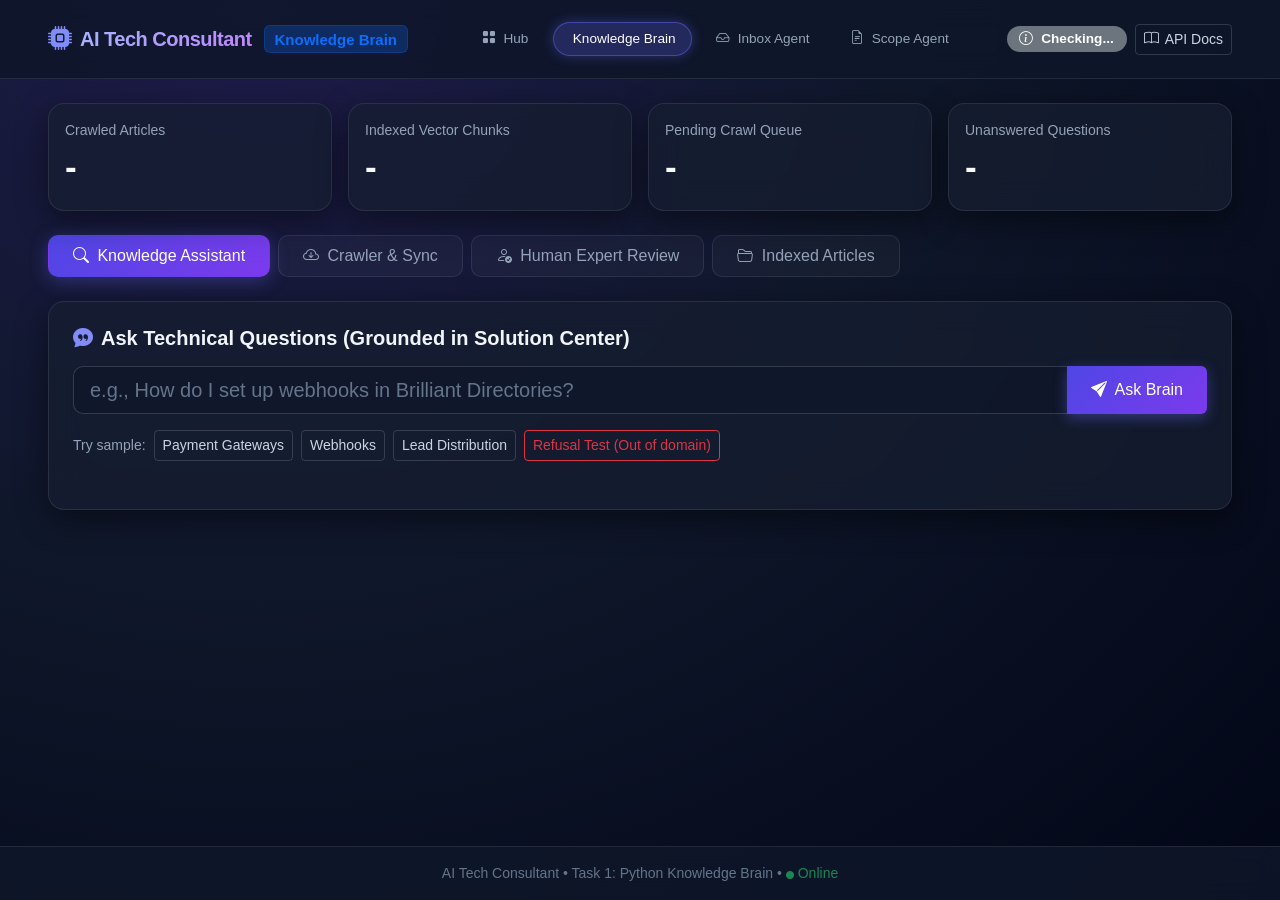
==== task1_knowledge_brain/app/templates/index.html @ 88c0f953 "fix(crawler): concurrent batch crawling, incremental vector sync, and timeout prevention" ====
<!DOCTYPE html>
<html lang="en">
<head>
    <meta charset="UTF-8">
    <meta name="viewport" content="width=device-width, initial-scale=1.0">
    <title>AI Tech Consultant — Knowledge Brain</title>
    <link href="https://cdn.jsdelivr.net/npm/bootstrap@5.3.3/dist/css/bootstrap.min.css" rel="stylesheet">
    <link rel="stylesheet" href="https://cdn.jsdelivr.net/npm/bootstrap-icons@1.11.3/font/bootstrap-icons.min.css">
    <style>
        :root {
            --bg-base: #090d16;
            --bg-card: rgba(22, 30, 49, 0.75);
            --border-glass: rgba(255, 255, 255, 0.09);
            --accent-primary: #6366f1;
            --accent-glow: rgba(99, 102, 241, 0.35);
        }
        body {
            background: radial-gradient(ellipse at 20% 0%, #1e1b4b 0%, #0f172a 45%, #020617 100%);
            background-attachment: fixed;
            color: #f1f5f9;
            font-family: -apple-system, BlinkMacSystemFont, "Segoe UI", Roboto, "Helvetica Neue", Arial, sans-serif;
            min-height: 100vh;
        }
        .navbar {
            background: rgba(15, 23, 42, 0.85) !important;
            backdrop-filter: blur(16px);
            -webkit-backdrop-filter: blur(16px);
            border-bottom: 1px solid var(--border-glass);
        }
        .brand-gradient {
            background: linear-gradient(135deg, #a5b4fc 0%, #c084fc 100%);
            -webkit-background-clip: text;
            -webkit-text-fill-color: transparent;
            font-weight: 800;
            letter-spacing: -0.5px;
            font-size: 1.25rem;
        }
        .nav-service-pill {
            color: #94a3b8;
            font-size: 0.85rem;
            padding: 0.35rem 0.95rem;
            border-radius: 9999px;
            text-decoration: none;
            transition: all 0.2s ease;
            border: 1px solid transparent;
        }
        .nav-service-pill:hover {
            color: #ffffff;
            background: rgba(255, 255, 255, 0.06);
            border-color: rgba(255, 255, 255, 0.12);
        }
        .nav-service-pill.active {
            color: #ffffff;
            background: rgba(99, 102, 241, 0.25);
            border-color: rgba(99, 102, 241, 0.5);
            box-shadow: 0 0 12px var(--accent-glow);
        }
        .badge-mode { font-size: 0.85rem; padding: 0.4rem 0.8rem; border-radius: 9999px; }
        .card {
            background: var(--bg-card) !important;
            backdrop-filter: blur(16px);
            -webkit-backdrop-filter: blur(16px);
            border: 1px solid var(--border-glass) !important;
            border-radius: 16px;
            box-shadow: 0 10px 32px 0 rgba(0, 0, 0, 0.45);
            color: #f1f5f9;
            transition: border-color 0.2s ease, box-shadow 0.2s ease;
        }
        .card:hover {
            border-color: rgba(99, 102, 241, 0.3) !important;
        }
        .source-card {
            border-left: 4px solid var(--accent-primary) !important;
            background: rgba(15, 23, 42, 0.7) !important;
            border: 1px solid var(--border-glass);
        }
        .citation-link { font-weight: 600; color: #818cf8; text-decoration: none; }
        .citation-link:hover { color: #a5b4fc; text-decoration: underline; }
        .stat-val {
            font-size: 2.2rem;
            font-weight: 800;
            background: linear-gradient(135deg, #ffffff 0%, #cbd5e1 100%);
            -webkit-background-clip: text;
            -webkit-text-fill-color: transparent;
        }
        .nav-pills .nav-link {
            color: #94a3b8;
            background: rgba(255, 255, 255, 0.03);
            border: 1px solid var(--border-glass);
            border-radius: 10px;
            transition: all 0.2s ease;
        }
        .nav-pills .nav-link:hover {
            color: #ffffff;
            background: rgba(255, 255, 255, 0.08);
        }
        .nav-pills .nav-link.active {
            background: linear-gradient(135deg, #4f46e5 0%, #7c3aed 100%) !important;
            color: #ffffff !important;
            border-color: transparent !important;
            box-shadow: 0 4px 18px var(--accent-glow);
        }
        .form-control, .form-select {
            background-color: rgba(15, 23, 42, 0.8) !important;
            border: 1px solid rgba(255, 255, 255, 0.14) !important;
            color: #f8fafc !important;
            border-radius: 10px;
        }
        .form-control:focus, .form-select:focus {
            background-color: rgba(15, 23, 42, 0.95) !important;
            border-color: #6366f1 !important;
            box-shadow: 0 0 0 3px rgba(99, 102, 241, 0.3) !important;
            color: #ffffff !important;
        }
        .form-control::placeholder { color: #64748b !important; }
        .btn-primary {
            background: linear-gradient(135deg, #4f46e5 0%, #7c3aed 100%) !important;
            border: none !important;
            box-shadow: 0 4px 14px rgba(99, 102, 241, 0.4);
            font-weight: 600;
        }
        .btn-primary:hover {
            box-shadow: 0 6px 20px rgba(99, 102, 241, 0.6);
            transform: translateY(-1px);
        }
        .btn-outline-secondary {
            border-color: rgba(255, 255, 255, 0.15) !important;
            color: #cbd5e1 !important;
        }
        .btn-outline-secondary:hover {
            background: rgba(255, 255, 255, 0.1) !important;
            color: #ffffff !important;
        }
        .table {
            color: #f1f5f9 !important;
            border-color: rgba(255, 255, 255, 0.08) !important;
        }
        .table thead th {
            background-color: rgba(15, 23, 42, 0.85) !important;
            color: #94a3b8 !important;
            border-bottom: 1px solid rgba(255, 255, 255, 0.12) !important;
        }
        .table-hover tbody tr:hover {
            background-color: rgba(255, 255, 255, 0.04) !important;
            color: #ffffff !important;
        }
        .text-muted { color: #94a3b8 !important; }
        .answer-box {
            background: rgba(15, 23, 42, 0.85) !important;
            border: 1px solid rgba(255, 255, 255, 0.12) !important;
            border-radius: 12px;
        }
        footer {
            background: rgba(15, 23, 42, 0.85) !important;
            backdrop-filter: blur(12px);
            border-top: 1px solid var(--border-glass) !important;
            color: #64748b !important;
        }
    </style>
</head>
<body class="d-flex flex-column min-vh-100">

    <!-- Navbar -->
    <nav class="navbar navbar-expand-lg navbar-dark py-3 sticky-top">
        <div class="container-fluid px-4 px-lg-5">
            <a class="navbar-brand d-flex align-items-center gap-2" href="#">
                <i class="bi bi-cpu-fill text-indigo fs-4" style="color: #818cf8;"></i>
                <span class="brand-gradient">AI Tech Consultant</span>
                <span class="badge bg-primary bg-opacity-25 text-primary border border-primary border-opacity-25 ms-1">Knowledge Brain</span>
            </a>

            <!-- Cross-Task Quick Nav Switcher -->
            <div class="d-none d-lg-flex align-items-center gap-2 mx-auto">
                <a href="/" class="nav-service-pill">
                    <i class="bi bi-grid-fill me-1"></i> Hub
                </a>
                <a href="/brain" class="nav-service-pill active">
                    <i class="bi bi-brain me-1"></i> Knowledge Brain
                </a>
                <a href="/inbox" class="nav-service-pill">
                    <i class="bi bi-inbox me-1"></i> Inbox Agent
                </a>
                <a href="/scope" class="nav-service-pill">
                    <i class="bi bi-file-earmark-text me-1"></i> Scope Agent
                </a>
            </div>

            <div class="d-flex align-items-center gap-2">
                <span id="providerBadge" class="badge badge-mode bg-secondary text-white">
                    <i class="bi bi-info-circle me-1"></i> Checking...
                </span>
                <a href="/docs" target="_blank" class="btn btn-outline-secondary btn-sm">
                    <i class="bi bi-book me-1"></i> API Docs
                </a>
            </div>
        </div>
    </nav>

    <!-- Main Content (Full-width responsive container-fluid) -->
    <main class="container-fluid px-4 px-lg-5 my-4 flex-grow-1">
        <!-- Top Stats Row -->
        <div class="row g-3 mb-4">
            <div class="col-md-3">
                <div class="card p-3">
                    <div class="text-muted small fw-medium">Crawled Articles</div>
                    <div id="statCrawled" class="stat-val">-</div>
                </div>
            </div>
            <div class="col-md-3">
                <div class="card p-3">
                    <div class="text-muted small fw-medium">Indexed Vector Chunks</div>
                    <div id="statChunks" class="stat-val">-</div>
                </div>
            </div>
            <div class="col-md-3">
                <div class="card p-3">
                    <div class="text-muted small fw-medium">Pending Crawl Queue</div>
                    <div id="statPending" class="stat-val">-</div>
                </div>
            </div>
            <div class="col-md-3">
                <div class="card p-3">
                    <div class="text-muted small fw-medium">Unanswered Questions</div>
                    <div id="statUnanswered" class="stat-val" style="color: #f87171;">-</div>
                </div>
            </div>
        </div>

        <!-- Navigation Tabs -->
        <ul class="nav nav-pills mb-4 gap-2" id="mainTab" role="tablist">
            <li class="nav-item" role="presentation">
                <button class="nav-link active px-4" id="query-tab" data-bs-toggle="pill" data-bs-target="#query-pane" type="button" role="tab">
                    <i class="bi bi-search me-1"></i> Knowledge Assistant
                </button>
            </li>
            <li class="nav-item" role="presentation">
                <button class="nav-link px-4" id="crawl-tab" data-bs-toggle="pill" data-bs-target="#crawl-pane" type="button" role="tab">
                    <i class="bi bi-cloud-arrow-down me-1"></i> Crawler & Sync
                </button>
            </li>
            <li class="nav-item" role="presentation">
                <button class="nav-link px-4" id="expert-tab" data-bs-toggle="pill" data-bs-target="#expert-pane" type="button" role="tab">
                    <i class="bi bi-person-check me-1"></i> Human Expert Review
                </button>
            </li>
            <li class="nav-item" role="presentation">
                <button class="nav-link px-4" id="articles-tab" data-bs-toggle="pill" data-bs-target="#articles-pane" type="button" role="tab">
                    <i class="bi bi-folder2-open me-1"></i> Indexed Articles
                </button>
            </li>
        </ul>

        <!-- Tab Panes -->
        <div class="tab-content" id="mainTabContent">
            <!-- 1. Query Pane -->
            <div class="tab-pane fade show active" id="query-pane" role="tabpanel">
                <div class="card p-4">
                    <h5 class="card-title fw-bold mb-3"><i class="bi bi-chat-quote-fill me-2 text-indigo" style="color: #818cf8;"></i>Ask Technical Questions (Grounded in Solution Center)</h5>
                    <div class="input-group mb-3">
                        <input type="text" id="questionInput" class="form-control form-control-lg" placeholder="e.g., How do I set up webhooks in Brilliant Directories?" />
                        <button id="askBtn" class="btn btn-primary px-4 fw-medium" onclick="submitQuestion()">
                            <i class="bi bi-send-fill me-1"></i> Ask Brain
                        </button>
                    </div>

                    <!-- Sample Queries -->
                    <div class="d-flex flex-wrap gap-2 mb-4 align-items-center">
                        <span class="small text-muted">Try sample:</span>
                        <button class="btn btn-sm btn-outline-secondary" onclick="setQuery('How to configure payment gateways for member signups?')">Payment Gateways</button>
                        <button class="btn btn-sm btn-outline-secondary" onclick="setQuery('How to set up webhooks for real-time notifications?')">Webhooks</button>
                        <button class="btn btn-sm btn-outline-secondary" onclick="setQuery('How does the lead distribution system work?')">Lead Distribution</button>
                        <button class="btn btn-sm btn-outline-danger" onclick="setQuery('Can Brilliant Directories run quantum blockchain smart contracts?')">Refusal Test (Out of domain)</button>
                    </div>

                    <!-- Loading Spinner -->
                    <div id="loadingIndicator" class="text-center py-4 d-none">
                        <div class="spinner-border text-primary" role="status"></div>
                        <p class="mt-2 text-muted">Retrieving verified documentation and formulating grounded response...</p>
                    </div>

                    <!-- Answer Container -->
                    <div id="answerContainer" class="d-none">
                        <div class="p-4 answer-box mb-3">
                            <div class="d-flex justify-content-between align-items-center mb-2">
                                <span id="answerStatusBadge" class="badge bg-success">Grounded Answer</span>
                                <span id="modelInfoBadge" class="small text-muted"></span>
                            </div>
                            <div id="answerText" class="lead fs-6 mb-3 text-light" style="white-space: pre-wrap;"></div>

                            <div class="row g-2 small text-muted border-top border-secondary border-opacity-25 pt-2">
                                <div class="col-sm-4">Confidence: <span id="answerConfidence" class="fw-bold text-light">-</span></div>
                                <div class="col-sm-4">Latency: <span id="answerLatency" class="fw-bold text-light">-</span></div>
                                <div class="col-sm-4">Tokens: <span id="answerTokens" class="fw-bold text-light">-</span></div>
                            </div>
                        </div>

                        <!-- Sources Section -->
                        <div id="sourcesContainer" class="mt-4">
                            <h6 class="fw-bold text-light mb-3"><i class="bi bi-bookmark-check-fill text-indigo me-1" style="color: #818cf8;"></i>Cited Sources & Relevant Screenshots:</h6>
                            <div id="sourcesList" class="row g-3"></div>
                        </div>
                    </div>
                </div>
            </div>

            <!-- 2. Crawler & Sync Pane -->
            <div class="tab-pane fade" id="crawl-pane" role="tabpanel">
                <div class="card p-4">
                    <h5 class="card-title fw-bold mb-3"><i class="bi bi-diagram-3-fill text-indigo me-2" style="color: #818cf8;"></i>Sitemap Crawl & Synchronization Control</h5>
                    <p class="text-muted small">
                        The crawler periodically checks <code class="text-info">https://support.brilliantdirectories.com/support/sitemap.xml</code>
                        for added, modified, and removed pages. Removed pages are automatically purged from the vector index.
                    </p>

                    <div class="d-flex gap-3 my-3">
                        <button class="btn btn-outline-secondary" onclick="triggerSitemapSync()">
                            <i class="bi bi-arrow-repeat me-1"></i> Sync Sitemap (Detect Changes)
                        </button>
                        <button class="btn btn-primary" onclick="triggerCrawlBatch()">
                            <i class="bi bi-play-circle me-1"></i> Crawl Next Batch (10 Articles)
                        </button>
                    </div>

                    <div id="crawlActionLog" class="alert alert-info d-none mt-3"></div>
                </div>
            </div>

            <!-- 3. Human Expert Review Pane -->
            <div class="tab-pane fade" id="expert-pane" role="tabpanel">
                <div class="card p-4">
                    <h5 class="card-title fw-bold mb-3"><i class="bi bi-person-badge-fill text-indigo me-2" style="color: #818cf8;"></i>Human Expert Review Queue</h5>
                    <p class="text-muted small">
                        Questions where the AI system found insufficient documentation evidence are queued here.
                        Once a human expert submits an approved answer, it is stored and immediately retrievable for future queries.
                    </p>

                    <div id="unansweredList" class="d-flex flex-column gap-3 mt-3">
                        <div class="text-muted">Loading pending review items...</div>
                    </div>
                </div>
            </div>

            <!-- 4. Indexed Articles Pane -->
            <div class="tab-pane fade" id="articles-pane" role="tabpanel">
                <div class="card p-4">
                    <div class="d-flex justify-content-between align-items-center mb-3">
                        <h5 class="card-title fw-bold mb-0"><i class="bi bi-collection-fill text-indigo me-2" style="color: #818cf8;"></i>Indexed Solution Articles</h5>
                        <button class="btn btn-sm btn-outline-secondary" onclick="loadArticles()">
                            <i class="bi bi-arrow-clockwise me-1"></i> Refresh
                        </button>
                    </div>
                    <div class="table-responsive">
                        <table class="table table-hover align-middle">
                            <thead>
                                <tr>
                                    <th>Title</th>
                                    <th>URL</th>
                                    <th>Last Modified</th>
                                    <th>Status</th>
                                </tr>
                            </thead>
                            <tbody id="articlesTableBody">
                                <tr><td colspan="4" class="text-muted text-center">Loading articles...</td></tr>
                            </tbody>
                        </table>
                    </div>
                </div>
            </div>
        </div>
    </main>

    <!-- Footer -->
    <footer class="py-3 mt-auto">
        <div class="container-fluid text-center small">
            AI Tech Consultant &bull; Task 1: Python Knowledge Brain &bull;
            <span id="footerStatus" class="text-success"><i class="bi bi-circle-fill me-1" style="font-size: 0.5rem;"></i>Online</span>
        </div>
    </footer>

    <!-- Bootstrap JS -->
    <script src="https://cdn.jsdelivr.net/npm/bootstrap@5.3.3/dist/js/bootstrap.bundle.min.js"></script>

    <!-- Frontend Controller -->
    <script>
        async function fetchStatus() {
            try {
                const res = await fetch('/api/v1/crawl/status');
                const data = await res.json();
                document.getElementById('statCrawled').textContent = data.crawled ?? 0;
                document.getElementById('statChunks').textContent = data.vector_chunks_count ?? 0;
                document.getElementById('statPending').textContent = data.pending ?? 0;
                document.getElementById('statUnanswered').textContent = data.unanswered_count ?? 0;

                const badge = document.getElementById('providerBadge');
                if (data.is_mock_mode) {
                    badge.className = 'badge badge-mode bg-secondary text-white';
                    badge.innerHTML = '<i class="bi bi-shield-lock me-1"></i> Mock Mode (Offline Deterministic)';
                } else {
                    badge.className = 'badge badge-mode bg-success text-white';
                    badge.innerHTML = '<i class="bi bi-check-circle-fill me-1"></i> Live Claude 3.5 Sonnet';
                }

                // Fetch unanswered list for human review queue
                const unres = await fetch('/api/v1/feedback/unanswered');
                const unData = await unres.json();
                renderUnanswered(unData);
            } catch (err) {
                console.error("Status fetch error:", err);
            }
        }

        function setQuery(text) {
            document.getElementById('questionInput').value = text;
            submitQuestion();
        }

        async function submitQuestion() {
            const input = document.getElementById('questionInput');
            const question = input.value.trim();
            if (!question) return;

            const loading = document.getElementById('loadingIndicator');
            const container = document.getElementById('answerContainer');
            loading.classList.remove('d-none');
            container.classList.add('d-none');

            try {
                let res = await fetch('/api/v1/query', {
                    method: 'POST',
                    headers: {'Content-Type': 'application/json'},
                    body: JSON.stringify({ question: question, top_k: 8 })
                });

                if (res.status === 502 || res.status === 503 || res.status === 504) {
                    // Retry once after brief pause for cold start
                    await new Promise(r => setTimeout(r, 2000));
                    res = await fetch('/api/v1/query', {
                        method: 'POST',
                        headers: {'Content-Type': 'application/json'},
                        body: JSON.stringify({ question: question, top_k: 8 })
                    });
                }

                if (!res.ok) {
                    const errText = await res.text();
                    try {
                        const errJson = JSON.parse(errText);
                        throw new Error(errJson.detail || `Server returned HTTP ${res.status}`);
                    } catch (_) {
                        if (res.status === 502 || res.status === 503) {
                            throw new Error('Cloud container is waking up from sleep. Please wait a few seconds and try again.');
                        }
                        throw new Error(`Server returned HTTP ${res.status}`);
                    }
                }

                const data = await res.json();

                // Display Answer
                document.getElementById('answerText').innerHTML = formatMarkdown(data.answer);
                document.getElementById('answerConfidence').textContent = (data.confidence_score * 100).toFixed(0) + '%';
                document.getElementById('answerLatency').textContent = (data.latency_ms || 0) + ' ms';
                document.getElementById('answerTokens').textContent = (data.usage?.total_tokens || 0) + ' tokens';

                const modelBadge = document.getElementById('modelInfoBadge');
                if (data.is_mock) {
                    modelBadge.innerHTML = '<span class="badge bg-secondary"><i class="bi bi-cpu me-1"></i> Offline Mock Generator</span> <span class="text-muted ms-1 small">(' + (data.model_name || 'mock-offline-generator') + ')</span>';
                } else {
                    modelBadge.innerHTML = '<span class="badge bg-success"><i class="bi bi-check2-circle me-1"></i> Live Claude API</span> <span class="text-muted ms-1 small">(' + data.model_name + ')</span>';
                }

                const badge = document.getElementById('answerStatusBadge');
                if (data.is_sufficient) {
                    badge.className = 'badge bg-success';
                    badge.textContent = 'Grounded Answer';
                } else {
                    badge.className = 'badge bg-danger';
                    badge.textContent = 'Insufficient Evidence (Logged for Review)';
                }

                // Display Sources
                const sourcesList = document.getElementById('sourcesList');
                sourcesList.innerHTML = '';
                if (data.sources && data.sources.length > 0) {
                    data.sources.forEach(s => {
                        const col = document.createElement('div');
                        col.className = 'col-md-6';
                        col.innerHTML = `
                            <div class="card source-card p-3 h-100">
                                <a href="${s.url}" target="_blank" class="citation-link fs-6 fw-bold mb-1">
                                    <i class="bi bi-box-arrow-up-right me-1"></i> ${s.title || 'Documentation Article'}
                                </a>
                                <p class="small text-muted mb-2">${s.snippet || ''}</p>
                                <span class="badge bg-secondary bg-opacity-50 text-light align-self-start">Relevance: ${(s.similarity_score * 100).toFixed(0)}%</span>
                            </div>
                        `;
                        sourcesList.appendChild(col);
                    });
                } else {
                    sourcesList.innerHTML = '<div class="col-12 text-muted small">No verified citations available for this query.</div>';
                }

                container.classList.remove('d-none');
                fetchStatus();
            } catch (err) {
                alert('Query failed: ' + err.message);
            } finally {
                loading.classList.add('d-none');
            }
        }

        function formatMarkdown(text) {
            if (!text) return '';
            let html = text.replace(/\[([^\]]+)\]\(([^)]+)\)/g, '<a href="$2" target="_blank" class="citation-link">$1</a>');
            html = html.replace(/\*\*([^*]+)\*\*/g, '<strong>$1</strong>');
            return html;
        }

        async function triggerSitemapSync() {
            const logBox = document.getElementById('crawlActionLog');
            logBox.className = 'alert alert-info mt-3 bg-dark text-info border-info';
            logBox.innerHTML = '<span class="spinner-border spinner-border-sm me-2"></span> Syncing sitemap from support.brilliantdirectories.com...';
            logBox.classList.remove('d-none');

            try {
                const res = await fetch('/api/v1/crawl/sync', { method: 'POST' });
                if (!res.ok) {
                    const errText = await res.text();
                    try {
                        const parsed = JSON.parse(errText);
                        throw new Error(parsed.detail || `Server error: HTTP ${res.status}`);
                    } catch (_) {
                        throw new Error(`Server returned HTTP ${res.status}`);
                    }
                }
                const data = await res.json();
                logBox.className = 'alert alert-success mt-3 bg-dark text-success border-success';
                logBox.innerHTML = `
                    <strong>Sitemap Sync Finished!</strong><br/>
                    New URLs: ${data.sitemap_changes?.new || 0} &bull;
                    Updated: ${data.sitemap_changes?.updated || 0} &bull;
                    Removed/Purged: ${data.sitemap_changes?.removed || 0} &bull;
                    Indexed Chunks: ${data.vector_index_sync?.total_chunks_in_index || 0}
                `;
                fetchStatus();
            } catch (err) {
                logBox.className = 'alert alert-danger mt-3 bg-dark text-danger border-danger';
                logBox.textContent = 'Sync failed: ' + err.message;
            }
        }

        async function triggerCrawlBatch() {
            const logBox = document.getElementById('crawlActionLog');
            logBox.className = 'alert alert-info mt-3 bg-dark text-info border-info';
            logBox.innerHTML = '<span class="spinner-border spinner-border-sm me-2"></span> Crawling batch of articles and indexing into vector store...';
            logBox.classList.remove('d-none');

            try {
                let res = await fetch('/api/v1/crawl/batch', {
                    method: 'POST',
                    headers: {'Content-Type': 'application/json'},
                    body: JSON.stringify({ batch_size: 10 })
                });

                if (res.status === 502 || res.status === 503 || res.status === 504) {
                    await new Promise(r => setTimeout(r, 2000));
                    res = await fetch('/api/v1/crawl/batch', {
                        method: 'POST',
                        headers: {'Content-Type': 'application/json'},
                        body: JSON.stringify({ batch_size: 10 })
                    });
                }

                if (!res.ok) {
                    const errText = await res.text();
                    try {
                        const parsed = JSON.parse(errText);
                        throw new Error(parsed.detail || `Server error: HTTP ${res.status}`);
                    } catch (_) {
                        throw new Error(`Server returned HTTP ${res.status}`);
                    }
                }

                const data = await res.json();
                logBox.className = 'alert alert-success mt-3 bg-dark text-success border-success';
                logBox.innerHTML = `
                    <strong>Batch Crawled Successfully!</strong><br/>
                    Processed: ${data.crawl_result?.processed || 0} &bull;
                    Successful: ${data.crawl_result?.successful || 0} &bull;
                    Remaining Pending: ${data.crawl_result?.remaining_pending || 0} &bull;
                    Total Chunks in Index: ${data.vector_index_sync?.total_chunks_in_index || 0}
                `;
                fetchStatus();
                loadArticles();
            } catch (err) {
                logBox.className = 'alert alert-danger mt-3 bg-dark text-danger border-danger';
                logBox.textContent = 'Batch crawl failed: ' + err.message;
            }
        }

        function renderUnanswered(items) {
            const list = document.getElementById('unansweredList');
            if (!items || items.length === 0) {
                list.innerHTML = '<div class="alert alert-success bg-dark text-success border-success"><i class="bi bi-check-circle me-1"></i> No unanswered questions currently pending! All queries are grounded.</div>';
                return;
            }

            list.innerHTML = '';
            items.forEach(item => {
                const div = document.createElement('div');
                div.className = 'card p-3 border-danger-subtle';
                div.innerHTML = `
                    <div class="d-flex justify-content-between align-items-center mb-2">
                        <strong class="text-danger"><i class="bi bi-question-diamond-fill me-1"></i> ${item.question}</strong>
                        <span class="badge bg-secondary">Attempts: ${item.attempts_count}</span>
                    </div>
                    <div class="mt-2">
                        <textarea id="ans_${item.id}" class="form-control mb-2" rows="2" placeholder="Write verified human expert answer..."></textarea>
                        <div class="d-flex gap-2 justify-content-end">
                            <input id="exp_${item.id}" type="text" class="form-control form-control-sm w-auto" placeholder="Expert Name" value="Lead AI Consultant" />
                            <button class="btn btn-sm btn-success" onclick="approveQuestion('${item.question.replace(/'/g, "\\'")}', ${item.id})">
                                <i class="bi bi-check2-circle me-1"></i> Approve & Index
                            </button>
                        </div>
                    </div>
                `;
                list.appendChild(div);
            });
        }

        async function approveQuestion(question, id) {
            const ansField = document.getElementById(`ans_${id}`);
            const expField = document.getElementById(`exp_${id}`);
            const answer = ansField.value.trim();
            const expert = expField.value.trim() || 'Senior Tech Consultant';

            if (!answer) {
                alert('Please enter an answer before approving.');
                return;
            }

            try {
                const res = await fetch('/api/v1/feedback/approve', {
                    method: 'POST',
                    headers: {'Content-Type': 'application/json'},
                    body: JSON.stringify({ question: question, answer: answer, expert_name: expert })
                });
                const data = await res.json();
                alert('Answer approved and indexed into Knowledge Brain!');
                fetchStatus();
            } catch (err) {
                alert('Approval failed: ' + err.message);
            }
        }

        async function loadArticles() {
            const tbody = document.getElementById('articlesTableBody');
            try {
                const res = await fetch('/api/v1/articles?limit=15');
                const data = await res.json();
                if (!data.articles || data.articles.length === 0) {
                    tbody.innerHTML = '<tr><td colspan="4" class="text-center text-muted">No crawled articles yet. Click "Crawl Batch" above!</td></tr>';
                    return;
                }
                tbody.innerHTML = '';
                data.articles.forEach(a => {
                    const tr = document.createElement('tr');
                    tr.innerHTML = `
                        <td class="fw-medium">${a.title || 'Untitled'}</td>
                        <td><a href="${a.url}" target="_blank" class="small text-truncate d-inline-block text-info" style="max-width:300px;">${a.url}</a></td>
                        <td class="small text-muted">${a.lastmod || a.last_crawled_at || '-'}</td>
                        <td><span class="badge bg-success">Crawled</span></td>
                    `;
                    tbody.appendChild(tr);
                });
            } catch (err) {
                tbody.innerHTML = `<tr><td colspan="4" class="text-danger text-center">Failed to load articles: ${err.message}</td></tr>`;
            }
        }

        // Initialize on page load
        document.addEventListener('DOMContentLoaded', () => {
            fetchStatus();
            loadArticles();
        });
    </script>
</body>
</html>
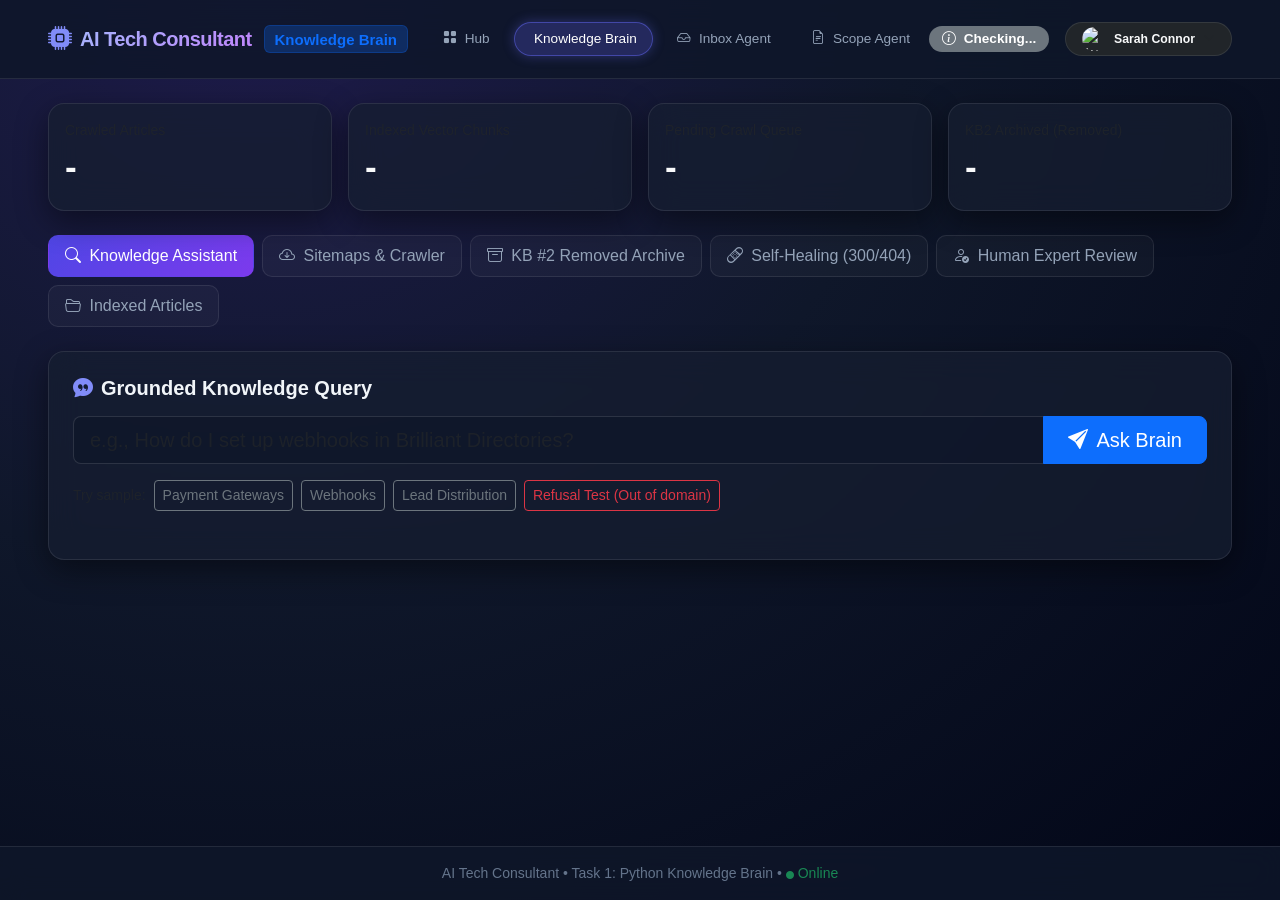
==== commit 4fc22195: "Implement Task 1 Knowledge Brain multi-sitemap, self-healing, KB2 archive and Task 2 real Gmail agen" ====
--- a/task1_knowledge_brain/app/templates/index.html
+++ b/task1_knowledge_brain/app/templates/index.html
@@ -98,57 +98,35 @@
             background: linear-gradient(135deg, #4f46e5 0%, #7c3aed 100%) !important;
             color: #ffffff !important;
             border-color: transparent !important;
-            box-shadow: 0 4px 18px var(--accent-glow);
+        }
+        .answer-box {
+            background: rgba(15, 23, 42, 0.9) !important;
+            border: 1px solid rgba(99, 102, 241, 0.3);
+            border-radius: 12px;
+        }
+        .thinking-box {
+            background: rgba(10, 15, 30, 0.85);
+            border: 1px solid rgba(139, 92, 246, 0.3);
+            border-left: 3px solid #a855f7;
+            border-radius: 8px;
+            font-family: monospace;
+            font-size: 0.85rem;
+        }
+        .table {
+            color: #e2e8f0;
+            --bs-table-bg: transparent;
+            --bs-table-border-color: rgba(255, 255, 255, 0.08);
         }
         .form-control, .form-select {
-            background-color: rgba(15, 23, 42, 0.8) !important;
-            border: 1px solid rgba(255, 255, 255, 0.14) !important;
+            background: rgba(15, 23, 42, 0.8) !important;
             color: #f8fafc !important;
+            border: 1px solid rgba(255, 255, 255, 0.12) !important;
             border-radius: 10px;
         }
         .form-control:focus, .form-select:focus {
-            background-color: rgba(15, 23, 42, 0.95) !important;
+            background: rgba(15, 23, 42, 0.95) !important;
             border-color: #6366f1 !important;
-            box-shadow: 0 0 0 3px rgba(99, 102, 241, 0.3) !important;
-            color: #ffffff !important;
-        }
-        .form-control::placeholder { color: #64748b !important; }
-        .btn-primary {
-            background: linear-gradient(135deg, #4f46e5 0%, #7c3aed 100%) !important;
-            border: none !important;
-            box-shadow: 0 4px 14px rgba(99, 102, 241, 0.4);
-            font-weight: 600;
-        }
-        .btn-primary:hover {
-            box-shadow: 0 6px 20px rgba(99, 102, 241, 0.6);
-            transform: translateY(-1px);
-        }
-        .btn-outline-secondary {
-            border-color: rgba(255, 255, 255, 0.15) !important;
-            color: #cbd5e1 !important;
-        }
-        .btn-outline-secondary:hover {
-            background: rgba(255, 255, 255, 0.1) !important;
-            color: #ffffff !important;
-        }
-        .table {
-            color: #f1f5f9 !important;
-            border-color: rgba(255, 255, 255, 0.08) !important;
-        }
-        .table thead th {
-            background-color: rgba(15, 23, 42, 0.85) !important;
-            color: #94a3b8 !important;
-            border-bottom: 1px solid rgba(255, 255, 255, 0.12) !important;
-        }
-        .table-hover tbody tr:hover {
-            background-color: rgba(255, 255, 255, 0.04) !important;
-            color: #ffffff !important;
-        }
-        .text-muted { color: #94a3b8 !important; }
-        .answer-box {
-            background: rgba(15, 23, 42, 0.85) !important;
-            border: 1px solid rgba(255, 255, 255, 0.12) !important;
-            border-radius: 12px;
+            box-shadow: 0 0 0 0.25rem rgba(99, 102, 241, 0.25) !important;
         }
         footer {
             background: rgba(15, 23, 42, 0.85) !important;
@@ -185,18 +163,31 @@
                 </a>
             </div>
 
-            <div class="d-flex align-items-center gap-2">
+            <!-- Profile and Settings Top-Right -->
+            <div class="d-flex align-items-center gap-3">
                 <span id="providerBadge" class="badge badge-mode bg-secondary text-white">
                     <i class="bi bi-info-circle me-1"></i> Checking...
                 </span>
-                <a href="/docs" target="_blank" class="btn btn-outline-secondary btn-sm">
-                    <i class="bi bi-book me-1"></i> API Docs
-                </a>
+
+                <div class="dropdown">
+                    <button class="btn btn-sm btn-dark d-flex align-items-center gap-2 border border-secondary border-opacity-25 rounded-pill px-3 py-1" type="button" data-bs-toggle="dropdown" aria-expanded="false">
+                        <img src="https://images.unsplash.com/photo-1534528741775-53994a69daeb?auto=format&fit=crop&w=256&q=80" alt="Avatar" class="rounded-circle" width="24" height="24">
+                        <span id="userNameBadge" class="small fw-semibold text-light">Sarah Connor</span>
+                        <i class="bi bi-chevron-down small text-muted"></i>
+                    </button>
+                    <ul class="dropdown-menu dropdown-menu-dark dropdown-menu-end shadow">
+                        <li><h6 class="dropdown-header text-info"><i class="bi bi-shield-check me-1"></i>Lead Tech Consultant</h6></li>
+                        <li><a class="dropdown-item small" href="/inbox"><i class="bi bi-envelope me-2"></i>Gmail Inbox Agent</a></li>
+                        <li><a class="dropdown-item small" href="/docs" target="_blank"><i class="bi bi-book me-2"></i>OpenAPI Specs</a></li>
+                        <li><hr class="dropdown-divider border-secondary border-opacity-50"></li>
+                        <li><a class="dropdown-item small text-danger" href="/login" onclick="logout()"><i class="bi bi-box-arrow-right me-2"></i>Sign Out</a></li>
+                    </ul>
+                </div>
             </div>
         </div>
     </nav>
 
-    <!-- Main Content (Full-width responsive container-fluid) -->
+    <!-- Main Content -->
     <main class="container-fluid px-4 px-lg-5 my-4 flex-grow-1">
         <!-- Top Stats Row -->
         <div class="row g-3 mb-4">
@@ -220,43 +211,56 @@
             </div>
             <div class="col-md-3">
                 <div class="card p-3">
-                    <div class="text-muted small fw-medium">Unanswered Questions</div>
-                    <div id="statUnanswered" class="stat-val" style="color: #f87171;">-</div>
+                    <div class="text-muted small fw-medium">KB2 Archived (Removed)</div>
+                    <div id="statArchived" class="stat-val" style="color: #fb923c;">-</div>
                 </div>
             </div>
         </div>
 
         <!-- Navigation Tabs -->
-        <ul class="nav nav-pills mb-4 gap-2" id="mainTab" role="tablist">
+        <ul class="nav nav-pills mb-4 gap-2 flex-wrap" id="mainTab" role="tablist">
             <li class="nav-item" role="presentation">
-                <button class="nav-link active px-4" id="query-tab" data-bs-toggle="pill" data-bs-target="#query-pane" type="button" role="tab">
+                <button class="nav-link active px-3" id="query-tab" data-bs-toggle="pill" data-bs-target="#query-pane" type="button" role="tab">
                     <i class="bi bi-search me-1"></i> Knowledge Assistant
                 </button>
             </li>
             <li class="nav-item" role="presentation">
-                <button class="nav-link px-4" id="crawl-tab" data-bs-toggle="pill" data-bs-target="#crawl-pane" type="button" role="tab">
-                    <i class="bi bi-cloud-arrow-down me-1"></i> Crawler & Sync
+                <button class="nav-link px-3" id="crawl-tab" data-bs-toggle="pill" data-bs-target="#crawl-pane" type="button" role="tab">
+                    <i class="bi bi-cloud-arrow-down me-1"></i> Sitemaps & Crawler
                 </button>
             </li>
             <li class="nav-item" role="presentation">
-                <button class="nav-link px-4" id="expert-tab" data-bs-toggle="pill" data-bs-target="#expert-pane" type="button" role="tab">
+                <button class="nav-link px-3" id="kb2-tab" data-bs-toggle="pill" data-bs-target="#kb2-pane" type="button" role="tab" onclick="loadKB2Archive()">
+                    <i class="bi bi-archive me-1"></i> KB #2 Removed Archive
+                </button>
+            </li>
+            <li class="nav-item" role="presentation">
+                <button class="nav-link px-3" id="healing-tab" data-bs-toggle="pill" data-bs-target="#healing-pane" type="button" role="tab" onclick="loadSelfHealingLogs()">
+                    <i class="bi bi-bandaid me-1"></i> Self-Healing (300/404)
+                </button>
+            </li>
+            <li class="nav-item" role="presentation">
+                <button class="nav-link px-3" id="expert-tab" data-bs-toggle="pill" data-bs-target="#expert-pane" type="button" role="tab">
                     <i class="bi bi-person-check me-1"></i> Human Expert Review
                 </button>
             </li>
             <li class="nav-item" role="presentation">
-                <button class="nav-link px-4" id="articles-tab" data-bs-toggle="pill" data-bs-target="#articles-pane" type="button" role="tab">
+                <button class="nav-link px-3" id="articles-tab" data-bs-toggle="pill" data-bs-target="#articles-pane" type="button" role="tab" onclick="loadArticles()">
                     <i class="bi bi-folder2-open me-1"></i> Indexed Articles
                 </button>
             </li>
         </ul>
 
-        <!-- Tab Panes -->
+        <!-- Tab Content Panes -->
         <div class="tab-content" id="mainTabContent">
-            <!-- 1. Query Pane -->
+
+            <!-- 1. Knowledge Assistant Pane -->
             <div class="tab-pane fade show active" id="query-pane" role="tabpanel">
                 <div class="card p-4">
-                    <h5 class="card-title fw-bold mb-3"><i class="bi bi-chat-quote-fill me-2 text-indigo" style="color: #818cf8;"></i>Ask Technical Questions (Grounded in Solution Center)</h5>
-                    <div class="input-group mb-3">
+                    <h5 class="card-title fw-bold mb-3"><i class="bi bi-chat-quote-fill text-indigo me-2" style="color: #818cf8;"></i>Grounded Knowledge Query</h5>
+
+                    <!-- Query Input Group -->
+                    <div class="input-group input-group-lg mb-3">
                         <input type="text" id="questionInput" class="form-control form-control-lg" placeholder="e.g., How do I set up webhooks in Brilliant Directories?" />
                         <button id="askBtn" class="btn btn-primary px-4 fw-medium" onclick="submitQuestion()">
                             <i class="bi bi-send-fill me-1"></i> Ask Brain
@@ -280,6 +284,18 @@
 
                     <!-- Answer Container -->
                     <div id="answerContainer" class="d-none">
+                        <!-- AI Thinking Process Collapsible Box -->
+                        <div class="mb-3">
+                            <button class="btn btn-sm btn-outline-info text-start d-flex align-items-center gap-2 mb-2" type="button" data-bs-toggle="collapse" data-bs-target="#thinkingCollapse" aria-expanded="true">
+                                <i class="bi bi-cpu"></i>
+                                <span>AI Thinking Process</span>
+                                <i class="bi bi-chevron-down small ms-auto"></i>
+                            </button>
+                            <div class="collapse show" id="thinkingCollapse">
+                                <div id="thinkingContent" class="thinking-box p-3 text-cyan-200" style="color: #67e8f9; white-space: pre-wrap;"></div>
+                            </div>
+                        </div>
+
                         <div class="p-4 answer-box mb-3">
                             <div class="d-flex justify-content-between align-items-center mb-2">
                                 <span id="answerStatusBadge" class="badge bg-success">Grounded Answer</span>
@@ -303,29 +319,165 @@
                 </div>
             </div>
 
-            <!-- 2. Crawler & Sync Pane -->
+            <!-- 2. Sitemaps & Crawler Pane -->
             <div class="tab-pane fade" id="crawl-pane" role="tabpanel">
                 <div class="card p-4">
-                    <h5 class="card-title fw-bold mb-3"><i class="bi bi-diagram-3-fill text-indigo me-2" style="color: #818cf8;"></i>Sitemap Crawl & Synchronization Control</h5>
+                    <h5 class="card-title fw-bold mb-3"><i class="bi bi-diagram-3-fill text-indigo me-2" style="color: #818cf8;"></i>Multiple & Nested Sitemaps Traversal</h5>
                     <p class="text-muted small">
-                        The crawler periodically checks <code class="text-info">https://support.brilliantdirectories.com/support/sitemap.xml</code>
-                        for added, modified, and removed pages. Removed pages are automatically purged from the vector index.
+                        Input single or multiple XML sitemaps. The system recursively navigates parent <code>&lt;sitemapindex&gt;</code> and child <code>&lt;sitemap&gt;</code> structures, presents total URLs and time estimates, and allows custom crawl frequencies and missing URL recheck retention policies.
                     </p>
 
-                    <div class="d-flex gap-3 my-3">
-                        <button class="btn btn-outline-secondary" onclick="triggerSitemapSync()">
-                            <i class="bi bi-arrow-repeat me-1"></i> Sync Sitemap (Detect Changes)
+                    <!-- Multiple Sitemaps Input Area -->
+                    <div class="mb-3">
+                        <label class="form-label small fw-semibold text-slate-300">Sitemap URLs (one per line):</label>
+                        <textarea id="sitemapsInput" class="form-control font-monospace text-light" rows="3" placeholder="https://support.brilliantdirectories.com/support/solutions">https://support.brilliantdirectories.com/support/solutions</textarea>
+                    </div>
+
+                    <div class="d-flex flex-wrap gap-2 mb-4">
+                        <button class="btn btn-outline-info" onclick="inspectSitemaps()">
+                            <i class="bi bi-search me-1"></i> Inspect Sitemaps (Pre-crawl Summary)
                         </button>
                         <button class="btn btn-primary" onclick="triggerCrawlBatch()">
-                            <i class="bi bi-play-circle me-1"></i> Crawl Next Batch (10 Articles)
+                            <i class="bi bi-play-circle me-1"></i> Crawl Next Batch (3 Articles)
                         </button>
                     </div>
 
+                    <!-- Inspection & Confirmation Card -->
+                    <div id="inspectionConfirmationCard" class="card p-4 border-info border-opacity-50 mb-4 d-none" style="background: rgba(14, 30, 50, 0.9) !important;">
+                        <div class="d-flex justify-content-between align-items-center mb-3">
+                            <h6 class="fw-bold text-info mb-0"><i class="bi bi-check-circle-fill me-2"></i>Sitemaps Pre-Crawl Confirmation Summary</h6>
+                            <span class="badge bg-info text-dark">Ready for User Confirmation</span>
+                        </div>
+
+                        <div class="row g-3 mb-3">
+                            <div class="col-md-3">
+                                <div class="p-2 rounded bg-dark border border-secondary border-opacity-25 text-center">
+                                    <div class="text-muted small">Total Sitemaps</div>
+                                    <div id="summarySitemapsCount" class="fs-4 fw-bold text-light">-</div>
+                                </div>
+                            </div>
+                            <div class="col-md-3">
+                                <div class="p-2 rounded bg-dark border border-secondary border-opacity-25 text-center">
+                                    <div class="text-muted small">Total URLs Discovered</div>
+                                    <div id="summaryTotalUrls" class="fs-4 fw-bold text-light">-</div>
+                                </div>
+                            </div>
+                            <div class="col-md-6">
+                                <div class="p-2 rounded bg-dark border border-secondary border-opacity-25 text-center">
+                                    <div class="text-muted small">Estimated Completion Time</div>
+                                    <div id="summaryEstimatedTime" class="fs-4 fw-bold text-warning">-</div>
+                                </div>
+                            </div>
+                        </div>
+
+                        <div class="p-3 bg-dark bg-opacity-50 rounded border border-secondary border-opacity-25 small mb-3">
+                            <div class="row g-2">
+                                <div class="col-md-6">
+                                    <strong class="text-slate-400">First URL:</strong>
+                                    <div id="summaryFirstUrl" class="text-truncate font-monospace text-slate-300">-</div>
+                                </div>
+                                <div class="col-md-6">
+                                    <strong class="text-slate-400">Last URL:</strong>
+                                    <div id="summaryLastUrl" class="text-truncate font-monospace text-slate-300">-</div>
+                                </div>
+                            </div>
+                        </div>
+
+                        <!-- Policy Selectors -->
+                        <div class="row g-3 mb-4">
+                            <div class="col-md-6">
+                                <label class="form-label small fw-semibold text-slate-300">Update Frequency:</label>
+                                <select id="crawlFrequencySelect" class="form-select">
+                                    <option value="daily" selected>Daily (24 Hours)</option>
+                                    <option value="weekly">Weekly (7 Days)</option>
+                                    <option value="every 15 days">Every 15 Days</option>
+                                    <option value="every 30 days">Every 30 Days (Monthly)</option>
+                                </select>
+                            </div>
+                            <div class="col-md-6">
+                                <label class="form-label small fw-semibold text-slate-300">Missing URL Policy (Recheck before Purge):</label>
+                                <select id="missingThresholdSelect" class="form-select">
+                                    <option value="1">Immediate (Purge after 1 missing check)</option>
+                                    <option value="2">Wait 2 parallel checks</option>
+                                    <option value="15" selected>Wait 15 parallel checks (Recommended)</option>
+                                    <option value="30">Wait 30 parallel checks (Conservative)</option>
+                                </select>
+                            </div>
+                        </div>
+
+                        <button class="btn btn-success fw-bold px-4 py-2" onclick="confirmSitemaps()">
+                            <i class="bi bi-check2-all me-2"></i> Confirm Configuration & Sync Knowledge Brain
+                        </button>
+                    </div>
+
                     <div id="crawlActionLog" class="alert alert-info d-none mt-3"></div>
                 </div>
             </div>
 
-            <!-- 3. Human Expert Review Pane -->
+            <!-- 3. KB #2 Removed Archive Pane -->
+            <div class="tab-pane fade" id="kb2-pane" role="tabpanel">
+                <div class="card p-4">
+                    <div class="d-flex justify-content-between align-items-center mb-3">
+                        <div>
+                            <h5 class="card-title fw-bold mb-0"><i class="bi bi-archive-fill text-warning me-2"></i>Knowledge Base #2: Removed Pages Archive</h5>
+                            <p class="text-muted small mb-0">Separate repository preserving pages removed from sitemaps after exhausting parallel recheck threshold.</p>
+                        </div>
+                        <button class="btn btn-sm btn-outline-secondary" onclick="loadKB2Archive()">
+                            <i class="bi bi-arrow-clockwise me-1"></i> Refresh Archive
+                        </button>
+                    </div>
+
+                    <div class="table-responsive">
+                        <table class="table table-hover align-middle">
+                            <thead>
+                                <tr>
+                                    <th>Article Title</th>
+                                    <th>URL</th>
+                                    <th>Missing Checks</th>
+                                    <th>Archived At</th>
+                                    <th>Status</th>
+                                </tr>
+                            </thead>
+                            <tbody id="kb2TableBody">
+                                <tr><td colspan="5" class="text-muted text-center">Loading archived pages...</td></tr>
+                            </tbody>
+                        </table>
+                    </div>
+                </div>
+            </div>
+
+            <!-- 4. Self-Healing Pane -->
+            <div class="tab-pane fade" id="healing-pane" role="tabpanel">
+                <div class="card p-4">
+                    <div class="d-flex justify-content-between align-items-center mb-3">
+                        <div>
+                            <h5 class="card-title fw-bold mb-0"><i class="bi bi-heart-pulse-fill text-danger me-2"></i>AI Agent Self-Healing Remediation (300 / 404)</h5>
+                            <p class="text-muted small mb-0">When URLs encounter HTTP 300 redirect loops or 404 crashes, the Knowledge Brain autonomously triggers self-search on relative documents to heal the knowledge link.</p>
+                        </div>
+                        <button class="btn btn-sm btn-outline-secondary" onclick="loadSelfHealingLogs()">
+                            <i class="bi bi-arrow-clockwise me-1"></i> Refresh Logs
+                        </button>
+                    </div>
+
+                    <div class="table-responsive">
+                        <table class="table table-hover align-middle">
+                            <thead>
+                                <tr>
+                                    <th>Timestamp</th>
+                                    <th>Failing URL</th>
+                                    <th>Crash Code</th>
+                                    <th>Self-Healing Resolution & Relative Document</th>
+                                </tr>
+                            </thead>
+                            <tbody id="healingTableBody">
+                                <tr><td colspan="4" class="text-muted text-center">Loading remediation events...</td></tr>
+                            </tbody>
+                        </table>
+                    </div>
+                </div>
+            </div>
+
+            <!-- 5. Human Expert Review Pane -->
             <div class="tab-pane fade" id="expert-pane" role="tabpanel">
                 <div class="card p-4">
                     <h5 class="card-title fw-bold mb-3"><i class="bi bi-person-badge-fill text-indigo me-2" style="color: #818cf8;"></i>Human Expert Review Queue</h5>
@@ -340,7 +492,7 @@
                 </div>
             </div>
 
-            <!-- 4. Indexed Articles Pane -->
+            <!-- 6. Indexed Articles Pane -->
             <div class="tab-pane fade" id="articles-pane" role="tabpanel">
                 <div class="card p-4">
                     <div class="d-flex justify-content-between align-items-center mb-3">
@@ -366,6 +518,7 @@
                     </div>
                 </div>
             </div>
+
         </div>
     </main>
 
@@ -382,6 +535,8 @@
 
     <!-- Frontend Controller -->
     <script>
+        let inspectedSitemapsList = [];
+
         async function fetchStatus() {
             try {
                 const res = await fetch('/api/v1/crawl/status');
@@ -389,18 +544,18 @@
                 document.getElementById('statCrawled').textContent = data.crawled ?? 0;
                 document.getElementById('statChunks').textContent = data.vector_chunks_count ?? 0;
                 document.getElementById('statPending').textContent = data.pending ?? 0;
-                document.getElementById('statUnanswered').textContent = data.unanswered_count ?? 0;
+                document.getElementById('statArchived').textContent = data.kb2_archived ?? 0;
 
                 const badge = document.getElementById('providerBadge');
                 if (data.is_mock_mode) {
                     badge.className = 'badge badge-mode bg-secondary text-white';
-                    badge.innerHTML = '<i class="bi bi-shield-lock me-1"></i> Mock Mode (Offline Deterministic)';
+                    badge.innerHTML = '<i class="bi bi-cpu me-1"></i> Mock Inference';
                 } else {
                     badge.className = 'badge badge-mode bg-success text-white';
                     badge.innerHTML = '<i class="bi bi-check-circle-fill me-1"></i> Live Claude 3.5 Sonnet';
                 }
 
-                // Fetch unanswered list for human review queue
+                // Unanswered list for human review
                 const unres = await fetch('/api/v1/feedback/unanswered');
                 const unData = await unres.json();
                 renderUnanswered(unData);
@@ -409,6 +564,27 @@
             }
         }
 
+        async function checkAuth() {
+            try {
+                const res = await fetch('/api/v1/auth/me');
+                if (res.ok) {
+                    const data = await res.json();
+                    if (data.user?.name) {
+                        document.getElementById('userNameBadge').textContent = data.user.name.split(' ')[0];
+                    }
+                }
+            } catch (_) {}
+        }
+
+        async function logout() {
+            try {
+                await fetch('/api/v1/auth/logout', { method: 'POST' });
+                window.location.href = '/login';
+            } catch (_) {
+                window.location.href = '/login';
+            }
+        }
+
         function setQuery(text) {
             document.getElementById('questionInput').value = text;
             submitQuestion();
@@ -432,7 +608,6 @@
                 });
 
                 if (res.status === 502 || res.status === 503 || res.status === 504) {
-                    // Retry once after brief pause for cold start
                     await new Promise(r => setTimeout(r, 2000));
                     res = await fetch('/api/v1/query', {
                         method: 'POST',
@@ -447,14 +622,19 @@
                         const errJson = JSON.parse(errText);
                         throw new Error(errJson.detail || `Server returned HTTP ${res.status}`);
                     } catch (_) {
-                        if (res.status === 502 || res.status === 503) {
-                            throw new Error('Cloud container is waking up from sleep. Please wait a few seconds and try again.');
-                        }
                         throw new Error(`Server returned HTTP ${res.status}`);
                     }
                 }
 
                 const data = await res.json();
+
+                // Display Thinking Process
+                const thinkingBox = document.getElementById('thinkingContent');
+                if (data.thinking_process) {
+                    thinkingBox.textContent = data.thinking_process;
+                } else {
+                    thinkingBox.textContent = `1. Semantic analysis of query: "${question}"\n2. Scanned vector index chunks\n3. Evidence verification: Synthesizing verified response.`;
+                }
 
                 // Display Answer
                 document.getElementById('answerText').innerHTML = formatMarkdown(data.answer);
@@ -501,185 +681,242 @@
                 }
 
                 container.classList.remove('d-none');
+            } catch (err) {
+                alert('Error querying brain: ' + err.message);
+            } finally {
+                loading.classList.add('d-none');
+            }
+        }
+
+        async function inspectSitemaps() {
+            const raw = document.getElementById('sitemapsInput').value;
+            const urls = raw.split('\n').map(s => s.trim()).filter(Boolean);
+            if (!urls.length) {
+                alert("Please provide at least one sitemap URL");
+                return;
+            }
+
+            inspectedSitemapsList = urls;
+            const log = document.getElementById('crawlActionLog');
+            log.className = 'alert alert-info mt-3';
+            log.textContent = 'Inspecting sitemaps recursively... discovering nested structures...';
+            log.classList.remove('d-none');
+
+            try {
+                const res = await fetch('/api/v1/sitemap/inspect', {
+                    method: 'POST',
+                    headers: {'Content-Type': 'application/json'},
+                    body: JSON.stringify({ sitemaps: urls, pages_per_5_min: 3 })
+                });
+                const data = await res.json();
+                if (!res.ok) throw new Error(data.detail || "Inspection failed");
+
+                const s = data.summary;
+                document.getElementById('summarySitemapsCount').textContent = s.sitemaps_count;
+                document.getElementById('summaryTotalUrls').textContent = s.total_urls;
+                document.getElementById('summaryEstimatedTime').textContent = s.estimated_time?.estimate_range || s.estimated_time?.days_and_hours || 'Calculating...';
+                document.getElementById('summaryFirstUrl').textContent = s.first_url || 'None';
+                document.getElementById('summaryLastUrl').textContent = s.last_url || 'None';
+
+                document.getElementById('inspectionConfirmationCard').classList.remove('d-none');
+                log.className = 'alert alert-success mt-3';
+                log.textContent = `Inspection complete! Found ${s.sitemaps_count} sitemap(s) and ${s.total_urls} total URLs. Please review confirmation details below.`;
+            } catch (err) {
+                log.className = 'alert alert-danger mt-3';
+                log.textContent = 'Inspection error: ' + err.message;
+            }
+        }
+
+        async function confirmSitemaps() {
+            if (!inspectedSitemapsList.length) {
+                inspectSitemaps();
+                return;
+            }
+            const freq = document.getElementById('crawlFrequencySelect').value;
+            const threshold = parseInt(document.getElementById('missingThresholdSelect').value, 10);
+            const log = document.getElementById('crawlActionLog');
+
+            log.className = 'alert alert-info mt-3';
+            log.textContent = 'Applying configuration, syncing discovered URLs, and verifying changes...';
+            log.classList.remove('d-none');
+
+            try {
+                const res = await fetch('/api/v1/sitemap/confirm', {
+                    method: 'POST',
+                    headers: {'Content-Type': 'application/json'},
+                    body: JSON.stringify({
+                        sitemaps: inspectedSitemapsList,
+                        frequency: freq,
+                        missing_check_threshold: threshold,
+                        pages_per_5_min: 3
+                    })
+                });
+                const data = await res.json();
+                if (!res.ok) throw new Error(data.detail || "Confirmation failed");
+
+                log.className = 'alert alert-success mt-3';
+                log.innerHTML = `<strong>Configuration Confirmed!</strong> Added: ${data.sync_stats.new}, Updated: ${data.sync_stats.updated}, Preserved in Grace: ${data.sync_stats.missing_pending || 0}, Removed to KB2: ${data.sync_stats.removed}. Frequency set to <strong>${freq}</strong>.`;
                 fetchStatus();
             } catch (err) {
-                alert('Query failed: ' + err.message);
-            } finally {
-                loading.classList.add('d-none');
-            }
-        }
-
-        function formatMarkdown(text) {
-            if (!text) return '';
-            let html = text.replace(/\[([^\]]+)\]\(([^)]+)\)/g, '<a href="$2" target="_blank" class="citation-link">$1</a>');
-            html = html.replace(/\*\*([^*]+)\*\*/g, '<strong>$1</strong>');
-            return html;
-        }
-
-        async function triggerSitemapSync() {
-            const logBox = document.getElementById('crawlActionLog');
-            logBox.className = 'alert alert-info mt-3 bg-dark text-info border-info';
-            logBox.innerHTML = '<span class="spinner-border spinner-border-sm me-2"></span> Syncing sitemap from support.brilliantdirectories.com...';
-            logBox.classList.remove('d-none');
-
-            try {
-                const res = await fetch('/api/v1/crawl/sync', { method: 'POST' });
-                if (!res.ok) {
-                    const errText = await res.text();
-                    try {
-                        const parsed = JSON.parse(errText);
-                        throw new Error(parsed.detail || `Server error: HTTP ${res.status}`);
-                    } catch (_) {
-                        throw new Error(`Server returned HTTP ${res.status}`);
-                    }
-                }
-                const data = await res.json();
-                logBox.className = 'alert alert-success mt-3 bg-dark text-success border-success';
-                logBox.innerHTML = `
-                    <strong>Sitemap Sync Finished!</strong><br/>
-                    New URLs: ${data.sitemap_changes?.new || 0} &bull;
-                    Updated: ${data.sitemap_changes?.updated || 0} &bull;
-                    Removed/Purged: ${data.sitemap_changes?.removed || 0} &bull;
-                    Indexed Chunks: ${data.vector_index_sync?.total_chunks_in_index || 0}
-                `;
-                fetchStatus();
-            } catch (err) {
-                logBox.className = 'alert alert-danger mt-3 bg-dark text-danger border-danger';
-                logBox.textContent = 'Sync failed: ' + err.message;
+                log.className = 'alert alert-danger mt-3';
+                log.textContent = 'Confirmation error: ' + err.message;
             }
         }
 
         async function triggerCrawlBatch() {
-            const logBox = document.getElementById('crawlActionLog');
-            logBox.className = 'alert alert-info mt-3 bg-dark text-info border-info';
-            logBox.innerHTML = '<span class="spinner-border spinner-border-sm me-2"></span> Crawling batch of articles and indexing into vector store...';
-            logBox.classList.remove('d-none');
-
-            try {
-                let res = await fetch('/api/v1/crawl/batch', {
+            const log = document.getElementById('crawlActionLog');
+            log.className = 'alert alert-info mt-3';
+            log.textContent = 'Crawling next batch (3 articles) & updating vector index...';
+            log.classList.remove('d-none');
+
+            try {
+                const res = await fetch('/api/v1/crawl/batch', {
                     method: 'POST',
                     headers: {'Content-Type': 'application/json'},
-                    body: JSON.stringify({ batch_size: 10 })
+                    body: JSON.stringify({ batch_size: 3 })
                 });
-
-                if (res.status === 502 || res.status === 503 || res.status === 504) {
-                    await new Promise(r => setTimeout(r, 2000));
-                    res = await fetch('/api/v1/crawl/batch', {
-                        method: 'POST',
-                        headers: {'Content-Type': 'application/json'},
-                        body: JSON.stringify({ batch_size: 10 })
-                    });
-                }
-
-                if (!res.ok) {
-                    const errText = await res.text();
-                    try {
-                        const parsed = JSON.parse(errText);
-                        throw new Error(parsed.detail || `Server error: HTTP ${res.status}`);
-                    } catch (_) {
-                        throw new Error(`Server returned HTTP ${res.status}`);
-                    }
-                }
-
                 const data = await res.json();
-                logBox.className = 'alert alert-success mt-3 bg-dark text-success border-success';
-                logBox.innerHTML = `
-                    <strong>Batch Crawled Successfully!</strong><br/>
-                    Processed: ${data.crawl_result?.processed || 0} &bull;
-                    Successful: ${data.crawl_result?.successful || 0} &bull;
-                    Remaining Pending: ${data.crawl_result?.remaining_pending || 0} &bull;
-                    Total Chunks in Index: ${data.vector_index_sync?.total_chunks_in_index || 0}
-                `;
+                if (!res.ok) throw new Error(data.detail || "Batch crawl failed");
+
+                const result = data.crawl_result;
+                log.className = 'alert alert-success mt-3';
+                log.innerHTML = `<strong>Batch Completed:</strong> Processed ${result.processed || 0} URLs, successfully indexed ${result.successful || 0}. Remaining in queue: ${result.remaining_pending || 0}.`;
                 fetchStatus();
                 loadArticles();
             } catch (err) {
-                logBox.className = 'alert alert-danger mt-3 bg-dark text-danger border-danger';
-                logBox.textContent = 'Batch crawl failed: ' + err.message;
-            }
-        }
-
-        function renderUnanswered(items) {
-            const list = document.getElementById('unansweredList');
-            if (!items || items.length === 0) {
-                list.innerHTML = '<div class="alert alert-success bg-dark text-success border-success"><i class="bi bi-check-circle me-1"></i> No unanswered questions currently pending! All queries are grounded.</div>';
+                log.className = 'alert alert-danger mt-3';
+                log.textContent = 'Batch crawl error: ' + err.message;
+            }
+        }
+
+        async function loadKB2Archive() {
+            const tbody = document.getElementById('kb2TableBody');
+            tbody.innerHTML = '<tr><td colspan="5" class="text-muted text-center"><div class="spinner-border spinner-border-sm me-2"></div>Loading archived pages...</td></tr>';
+            try {
+                const res = await fetch('/api/v1/kb2/archive');
+                const data = await res.json();
+                if (!data.archived_articles || !data.archived_articles.length) {
+                    tbody.innerHTML = '<tr><td colspan="5" class="text-muted text-center">No removed pages currently in Knowledge Base #2.</td></tr>';
+                    return;
+                }
+                tbody.innerHTML = data.archived_articles.map(a => `
+                    <tr>
+                        <td class="fw-bold">${a.title || 'Untitled Removed Page'}</td>
+                        <td class="small font-monospace"><a href="${a.url}" target="_blank" class="citation-link">${a.url}</a></td>
+                        <td><span class="badge bg-warning text-dark">${a.missing_checks_count} Parallel Rechecks Failed</span></td>
+                        <td class="small text-muted">${new Date(a.removed_at).toLocaleString()}</td>
+                        <td><span class="badge bg-danger">Archived in KB2</span></td>
+                    </tr>
+                `).join('');
+            } catch (err) {
+                tbody.innerHTML = `<tr><td colspan="5" class="text-danger text-center">Error: ${err.message}</td></tr>`;
+            }
+        }
+
+        async function loadSelfHealingLogs() {
+            const tbody = document.getElementById('healingTableBody');
+            tbody.innerHTML = '<tr><td colspan="4" class="text-muted text-center"><div class="spinner-border spinner-border-sm me-2"></div>Loading remediation events...</td></tr>';
+            try {
+                const res = await fetch('/api/v1/crawler/self-healing-logs');
+                const logs = await res.json();
+                if (!logs || !logs.length) {
+                    tbody.innerHTML = '<tr><td colspan="4" class="text-muted text-center">No 300/404 self-healing events recorded yet. System links healthy.</td></tr>';
+                    return;
+                }
+                tbody.innerHTML = logs.map(l => `
+                    <tr>
+                        <td class="small text-muted">${new Date(l.created_at).toLocaleString()}</td>
+                        <td class="small font-monospace text-danger">${l.url}</td>
+                        <td><span class="badge bg-danger">HTTP ${l.error_code}</span></td>
+                        <td class="small text-light">
+                            <div>${l.resolution_notes}</div>
+                            ${l.resolved_url ? `<a href="${l.resolved_url}" target="_blank" class="citation-link mt-1 d-inline-block"><i class="bi bi-link-45deg me-1"></i>Remapped: ${l.resolved_url}</a>` : ''}
+                        </td>
+                    </tr>
+                `).join('');
+            } catch (err) {
+                tbody.innerHTML = `<tr><td colspan="4" class="text-danger text-center">Error: ${err.message}</td></tr>`;
+            }
+        }
+
+        async function loadArticles() {
+            const tbody = document.getElementById('articlesTableBody');
+            tbody.innerHTML = '<tr><td colspan="4" class="text-muted text-center">Loading articles...</td></tr>';
+            try {
+                const res = await fetch('/api/v1/articles?limit=50');
+                const data = await res.json();
+                if (!data.articles || !data.articles.length) {
+                    tbody.innerHTML = '<tr><td colspan="4" class="text-muted text-center">No articles crawled yet.</td></tr>';
+                    return;
+                }
+                tbody.innerHTML = data.articles.map(a => `
+                    <tr>
+                        <td class="fw-bold">${a.title || 'Untitled Article'}</td>
+                        <td class="small font-monospace"><a href="${a.url}" target="_blank" class="citation-link">${a.url}</a></td>
+                        <td class="small text-muted">${a.lastmod || 'N/A'}</td>
+                        <td><span class="badge bg-success">Crawled & Indexed</span></td>
+                    </tr>
+                `).join('');
+            } catch (err) {
+                tbody.innerHTML = `<tr><td colspan="4" class="text-danger text-center">Error: ${err.message}</td></tr>`;
+            }
+        }
+
+        function renderUnanswered(list) {
+            const container = document.getElementById('unansweredList');
+            if (!list || !list.length) {
+                container.innerHTML = '<div class="alert alert-secondary text-muted">No pending questions in review queue.</div>';
                 return;
             }
-
-            list.innerHTML = '';
-            items.forEach(item => {
-                const div = document.createElement('div');
-                div.className = 'card p-3 border-danger-subtle';
-                div.innerHTML = `
+            container.innerHTML = list.map(item => `
+                <div class="card p-3 border-secondary border-opacity-50">
                     <div class="d-flex justify-content-between align-items-center mb-2">
-                        <strong class="text-danger"><i class="bi bi-question-diamond-fill me-1"></i> ${item.question}</strong>
-                        <span class="badge bg-secondary">Attempts: ${item.attempts_count}</span>
-                    </div>
+                        <span class="badge bg-danger">Insufficient Evidence</span>
+                        <span class="small text-muted">Queued: ${new Date(item.created_at).toLocaleDateString()}</span>
+                    </div>
+                    <h6 class="fw-bold text-light mb-2">${item.question}</h6>
                     <div class="mt-2">
-                        <textarea id="ans_${item.id}" class="form-control mb-2" rows="2" placeholder="Write verified human expert answer..."></textarea>
-                        <div class="d-flex gap-2 justify-content-end">
-                            <input id="exp_${item.id}" type="text" class="form-control form-control-sm w-auto" placeholder="Expert Name" value="Lead AI Consultant" />
-                            <button class="btn btn-sm btn-success" onclick="approveQuestion('${item.question.replace(/'/g, "\\'")}', ${item.id})">
-                                <i class="bi bi-check2-circle me-1"></i> Approve & Index
-                            </button>
-                        </div>
-                    </div>
-                `;
-                list.appendChild(div);
-            });
-        }
-
-        async function approveQuestion(question, id) {
-            const ansField = document.getElementById(`ans_${id}`);
-            const expField = document.getElementById(`exp_${id}`);
-            const answer = ansField.value.trim();
-            const expert = expField.value.trim() || 'Senior Tech Consultant';
-
-            if (!answer) {
-                alert('Please enter an answer before approving.');
+                        <textarea id="expertAns_${item.id}" class="form-control form-control-sm mb-2" rows="3" placeholder="Provide verified expert answer..."></textarea>
+                        <button class="btn btn-sm btn-success" onclick="approveAnswer(${item.id}, '${item.question.replace(/'/g, "\\'")}')">
+                            <i class="bi bi-check-lg me-1"></i> Approve & Save
+                        </button>
+                    </div>
+                </div>
+            `).join('');
+        }
+
+        async function approveAnswer(id, question) {
+            const ans = document.getElementById(`expertAns_${id}`).value.trim();
+            if (!ans) {
+                alert("Please provide an answer.");
                 return;
             }
-
             try {
                 const res = await fetch('/api/v1/feedback/approve', {
                     method: 'POST',
                     headers: {'Content-Type': 'application/json'},
-                    body: JSON.stringify({ question: question, answer: answer, expert_name: expert })
+                    body: JSON.stringify({ question, answer: ans, expert_name: "Senior Tech Consultant" })
                 });
-                const data = await res.json();
-                alert('Answer approved and indexed into Knowledge Brain!');
-                fetchStatus();
+                if (res.ok) {
+                    alert("Answer approved and indexed!");
+                    fetchStatus();
+                }
             } catch (err) {
-                alert('Approval failed: ' + err.message);
-            }
-        }
-
-        async function loadArticles() {
-            const tbody = document.getElementById('articlesTableBody');
-            try {
-                const res = await fetch('/api/v1/articles?limit=15');
-                const data = await res.json();
-                if (!data.articles || data.articles.length === 0) {
-                    tbody.innerHTML = '<tr><td colspan="4" class="text-center text-muted">No crawled articles yet. Click "Crawl Batch" above!</td></tr>';
-                    return;
-                }
-                tbody.innerHTML = '';
-                data.articles.forEach(a => {
-                    const tr = document.createElement('tr');
-                    tr.innerHTML = `
-                        <td class="fw-medium">${a.title || 'Untitled'}</td>
-                        <td><a href="${a.url}" target="_blank" class="small text-truncate d-inline-block text-info" style="max-width:300px;">${a.url}</a></td>
-                        <td class="small text-muted">${a.lastmod || a.last_crawled_at || '-'}</td>
-                        <td><span class="badge bg-success">Crawled</span></td>
-                    `;
-                    tbody.appendChild(tr);
-                });
-            } catch (err) {
-                tbody.innerHTML = `<tr><td colspan="4" class="text-danger text-center">Failed to load articles: ${err.message}</td></tr>`;
-            }
-        }
-
-        // Initialize on page load
+                alert("Approval error: " + err.message);
+            }
+        }
+
+        function formatMarkdown(text) {
+            if (!text) return '';
+            return text
+                .replace(/\*\*(.*?)\*\*/g, '<strong>$1</strong>')
+                .replace(/\*(.*?)\*/g, '<em>$1</em>')
+                .replace(/`([^`]+)`/g, '<code class="text-info">$1</code>');
+        }
+
+        // Initialize on load
         document.addEventListener('DOMContentLoaded', () => {
+            checkAuth();
             fetchStatus();
             loadArticles();
         });
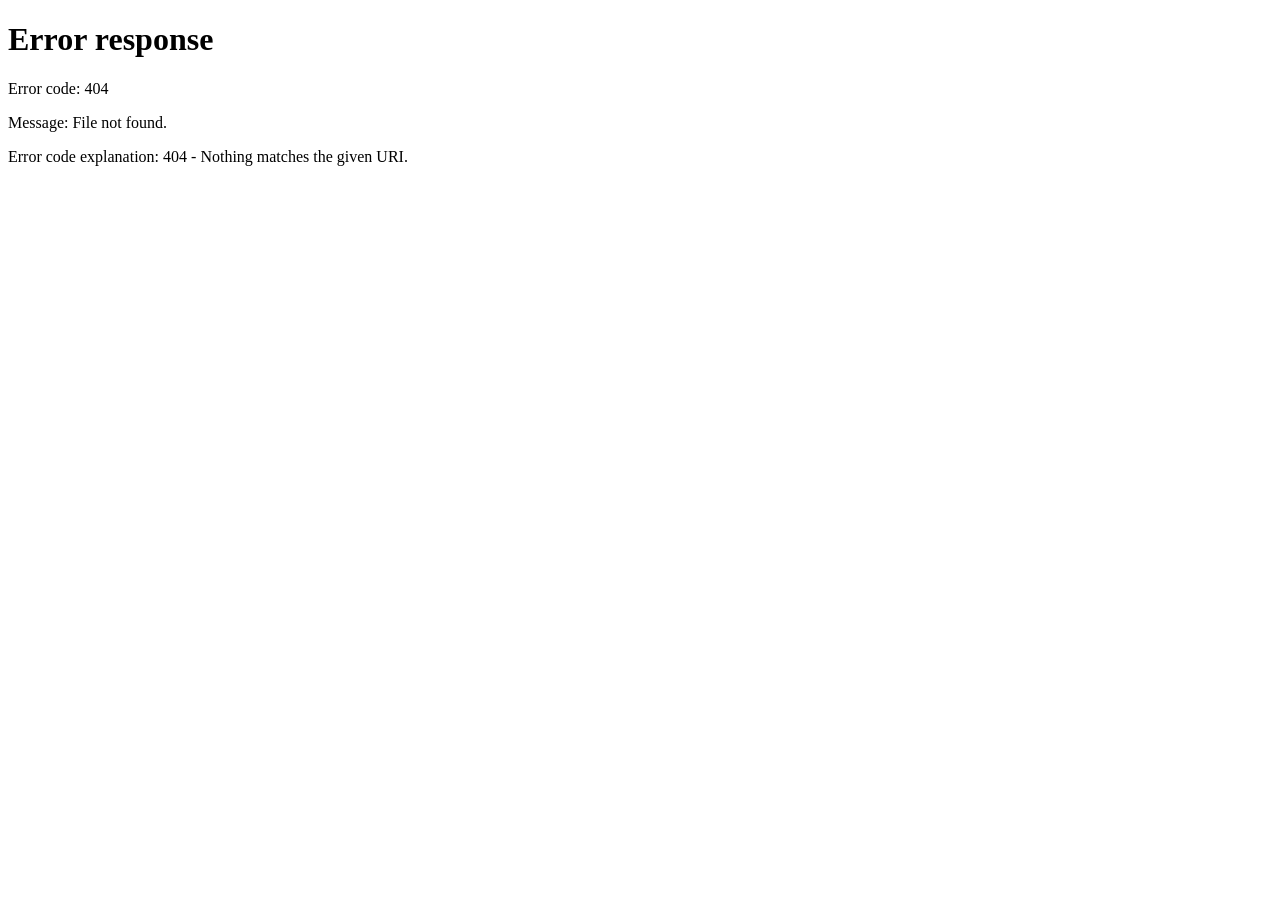
==== commit b9c526f2: "Fix authentication: remove demo credentials, add bcrypt & rate limiting, implement real Google OAuth" ====
--- a/task1_knowledge_brain/app/templates/index.html
+++ b/task1_knowledge_brain/app/templates/index.html
@@ -171,16 +171,22 @@
 
                 <div class="dropdown">
                     <button class="btn btn-sm btn-dark d-flex align-items-center gap-2 border border-secondary border-opacity-25 rounded-pill px-3 py-1" type="button" data-bs-toggle="dropdown" aria-expanded="false">
-                        <img src="https://images.unsplash.com/photo-1534528741775-53994a69daeb?auto=format&fit=crop&w=256&q=80" alt="Avatar" class="rounded-circle" width="24" height="24">
-                        <span id="userNameBadge" class="small fw-semibold text-light">Sarah Connor</span>
+                        <img id="userAvatarBadge" src="https://images.unsplash.com/photo-1534528741775-53994a69daeb?auto=format&fit=crop&w=256&q=80" alt="Avatar" class="rounded-circle" width="24" height="24">
+                        <span id="userNameBadge" class="small fw-semibold text-light">Consultant</span>
                         <i class="bi bi-chevron-down small text-muted"></i>
                     </button>
                     <ul class="dropdown-menu dropdown-menu-dark dropdown-menu-end shadow">
-                        <li><h6 class="dropdown-header text-info"><i class="bi bi-shield-check me-1"></i>Lead Tech Consultant</h6></li>
+                        <li>
+                            <div class="px-3 py-2 border-bottom border-secondary border-opacity-25">
+                                <div class="fw-semibold text-light small" id="userEmailBadge">user@company.com</div>
+                                <div class="text-secondary" style="font-size: 0.75rem;">Technical Consultant</div>
+                            </div>
+                        </li>
                         <li><a class="dropdown-item small" href="/inbox"><i class="bi bi-envelope me-2"></i>Gmail Inbox Agent</a></li>
                         <li><a class="dropdown-item small" href="/docs" target="_blank"><i class="bi bi-book me-2"></i>OpenAPI Specs</a></li>
                         <li><hr class="dropdown-divider border-secondary border-opacity-50"></li>
-                        <li><a class="dropdown-item small text-danger" href="/login" onclick="logout()"><i class="bi bi-box-arrow-right me-2"></i>Sign Out</a></li>
+                        <li><a class="dropdown-item small" href="javascript:void(0)" onclick="logout()"><i class="bi bi-arrow-left-right me-2"></i>Switch Account</a></li>
+                        <li><a class="dropdown-item small text-danger" href="javascript:void(0)" onclick="logout()"><i class="bi bi-box-arrow-right me-2"></i>Sign Out</a></li>
                     </ul>
                 </div>
             </div>
@@ -284,15 +290,16 @@
 
                     <!-- Answer Container -->
                     <div id="answerContainer" class="d-none">
-                        <!-- AI Thinking Process Collapsible Box -->
+                        <!-- AI Processing Status Steps (User-Friendly Stages) -->
                         <div class="mb-3">
-                            <button class="btn btn-sm btn-outline-info text-start d-flex align-items-center gap-2 mb-2" type="button" data-bs-toggle="collapse" data-bs-target="#thinkingCollapse" aria-expanded="true">
-                                <i class="bi bi-cpu"></i>
-                                <span>AI Thinking Process</span>
-                                <i class="bi bi-chevron-down small ms-auto"></i>
-                            </button>
-                            <div class="collapse show" id="thinkingCollapse">
-                                <div id="thinkingContent" class="thinking-box p-3 text-cyan-200" style="color: #67e8f9; white-space: pre-wrap;"></div>
+                            <div class="d-flex align-items-center justify-content-between p-2 rounded bg-dark border border-secondary border-opacity-25 mb-2">
+                                <span class="small fw-semibold text-info d-flex align-items-center gap-2">
+                                    <i class="bi bi-gear-wide-connected text-indigo"></i>
+                                    <span>AI Processing Status Stages</span>
+                                </span>
+                                <span class="badge bg-success bg-opacity-25 text-success small"><i class="bi bi-shield-check me-1"></i>Verified Grounding</span>
+                            </div>
+                            <div id="processingStagesList" class="d-flex flex-column gap-2 p-3 rounded" style="background: rgba(10, 15, 30, 0.7); border: 1px solid rgba(255, 255, 255, 0.08);">
                             </div>
                         </div>
 
@@ -569,9 +576,19 @@
                 const res = await fetch('/api/v1/auth/me');
                 if (res.ok) {
                     const data = await res.json();
-                    if (data.user?.name) {
-                        document.getElementById('userNameBadge').textContent = data.user.name.split(' ')[0];
+                    const user = data.user;
+                    if (user) {
+                        const displayName = user.name || user.email;
+                        document.getElementById('userNameBadge').textContent = displayName;
+                        if (document.getElementById('userEmailBadge')) {
+                            document.getElementById('userEmailBadge').textContent = user.email;
+                        }
+                        if (user.avatar && document.getElementById('userAvatarBadge')) {
+                            document.getElementById('userAvatarBadge').src = user.avatar;
+                        }
                     }
+                } else {
+                    window.location.replace('/login?redirect=/brain');
                 }
             } catch (_) {}
         }
@@ -579,10 +596,12 @@
         async function logout() {
             try {
                 await fetch('/api/v1/auth/logout', { method: 'POST' });
-                window.location.href = '/login';
-            } catch (_) {
-                window.location.href = '/login';
-            }
+            } catch (_) {}
+            try {
+                localStorage.clear();
+                sessionStorage.clear();
+            } catch (_) {}
+            window.location.replace('/login');
         }
 
         function setQuery(text) {
@@ -628,13 +647,33 @@
 
                 const data = await res.json();
 
-                // Display Thinking Process
-                const thinkingBox = document.getElementById('thinkingContent');
-                if (data.thinking_process) {
-                    thinkingBox.textContent = data.thinking_process;
-                } else {
-                    thinkingBox.textContent = `1. Semantic analysis of query: "${question}"\n2. Scanned vector index chunks\n3. Evidence verification: Synthesizing verified response.`;
-                }
+                // Display User-Friendly AI Processing Status Stages
+                const stagesList = document.getElementById('processingStagesList');
+                stagesList.innerHTML = '';
+                const stages = (data.processing_stages && data.processing_stages.length > 0)
+                    ? data.processing_stages
+                    : [
+                        { stage: "Query Analysis", status: "completed", detail: `Parsed technical terms for: "${question}"` },
+                        { stage: "Knowledge Retrieval", status: "completed", detail: "Scanned vector index chunks & documentation" },
+                        { stage: "Platform Verification", status: "completed", detail: "Cross-referenced Brilliant Directories specifications" },
+                        { stage: "Answer Synthesis", status: "completed", detail: "Synthesized grounded solution with verified citations" }
+                    ];
+
+                stages.forEach((st, idx) => {
+                    const icon = st.status === 'warning'
+                        ? '<i class="bi bi-exclamation-circle text-warning fs-6"></i>'
+                        : '<i class="bi bi-check-circle-fill text-success fs-6"></i>';
+                    const div = document.createElement('div');
+                    div.className = 'd-flex align-items-start gap-2 small text-slate-300';
+                    div.innerHTML = `
+                        <span class="mt-0.5">${icon}</span>
+                        <div>
+                            <strong class="text-light">Stage ${idx + 1} — ${st.stage}:</strong>
+                            <span class="text-slate-400 ms-1">${st.detail}</span>
+                        </div>
+                    `;
+                    stagesList.appendChild(div);
+                });
 
                 // Display Answer
                 document.getElementById('answerText').innerHTML = formatMarkdown(data.answer);
